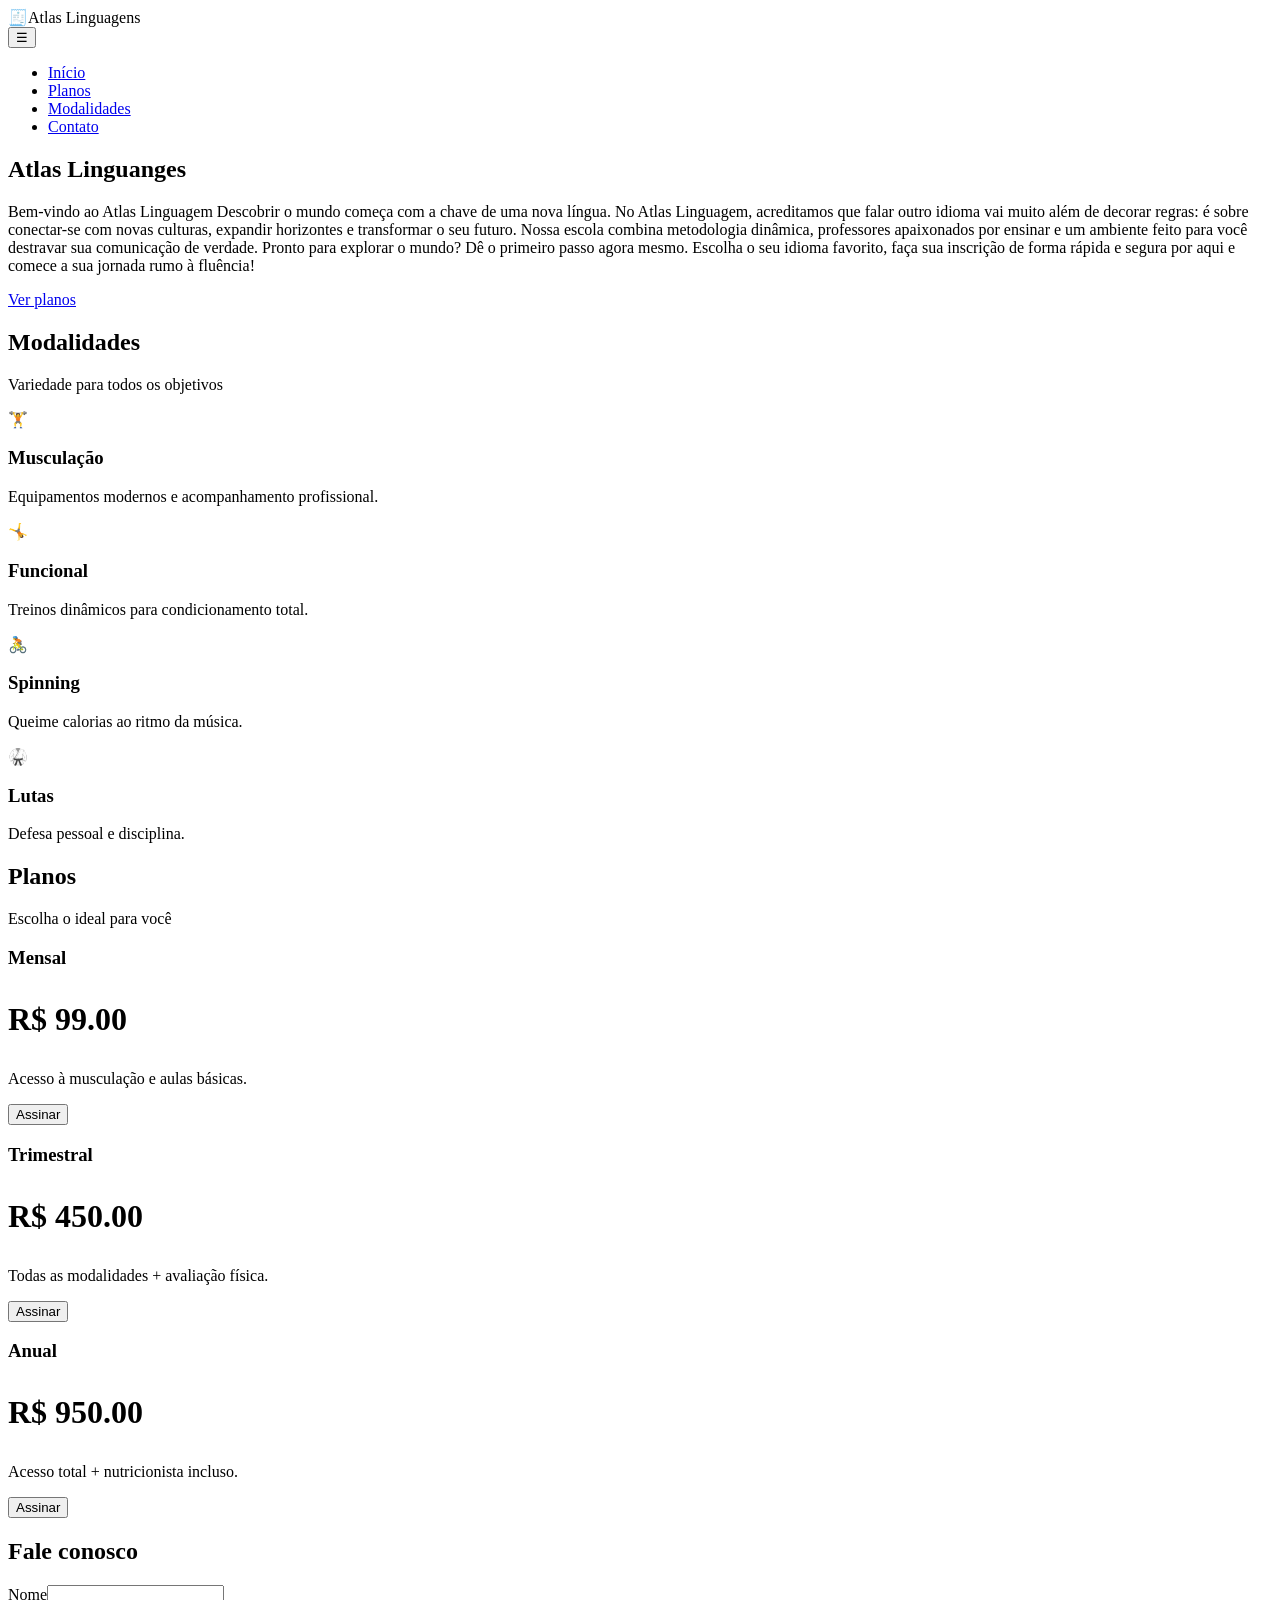
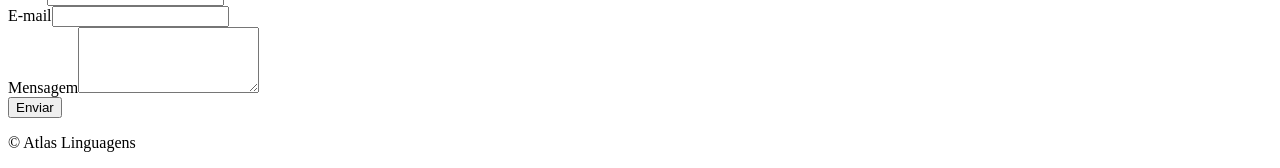
==== projetos-final-2026-2/12-escola-idiomas/index.html @ 2a197599 "icaro" ====
<!DOCTYPE html>
<!-- Polyglot - Escola de Idiomas — Landing com planos/preços -->
<html lang="pt-BR">
<head>
  <meta charset="UTF-8" />
  <meta name="viewport" content="width=device-width, initial-scale=1.0" />
  <title>Atlas Linguagens</title>
  <meta name="description" content="Cursos, níveis e matrícula online." />
  <link rel="stylesheet" href="styles.css" />
</head>
<body>
  <header class="site-header">
    <div class="nav">
      <div class="logo">🧾Atlas Linguagens</div>
      <button class="menu-toggle" aria-label="Menu">☰</button>
      <ul id="menu">
        <li><a href="#inicio">Início</a></li>
        <li><a href="#planos">Planos</a></li>
        <li><a href="#modalidades">Modalidades</a></li>
        <li><a href="#contato">Contato</a></li>
      </ul>
    </div>
  </header>

  <section class="hero" id="inicio">
    <h1>Atlas Linguanges</h1>
    <p>Bem-vindo ao Atlas Linguagem

Descobrir o mundo começa com a chave de uma nova língua. No Atlas Linguagem, acreditamos que falar outro idioma vai muito além de decorar regras: é sobre conectar-se com novas culturas, expandir horizontes e transformar o seu futuro.

Nossa escola combina metodologia dinâmica, professores apaixonados por ensinar e um ambiente feito para você destravar sua comunicação de verdade.

Pronto para explorar o mundo? Dê o primeiro passo agora mesmo. Escolha o seu idioma favorito, faça sua inscrição de forma rápida e segura por aqui e comece a sua jornada rumo à fluência!</p>
    <a href="#planos" class="btn">Ver planos</a>
  </section>

  <section id="modalidades">
    <div class="container">
      <h2>Modalidades</h2>
      <p class="subtitle">Variedade para todos os objetivos</p>
      <div class="grid">
        <article class="card"><div class="icon">🏋️</div><h3>Musculação</h3><p>Equipamentos modernos e acompanhamento profissional.</p></article>
        <article class="card"><div class="icon">🤸</div><h3>Funcional</h3><p>Treinos dinâmicos para condicionamento total.</p></article>
        <article class="card"><div class="icon">🚴</div><h3>Spinning</h3><p>Queime calorias ao ritmo da música.</p></article>
        <article class="card"><div class="icon">🥋</div><h3>Lutas</h3><p>Defesa pessoal e disciplina.</p></article>
      </div>
    </div>
  </section>

  <section id="planos" style="background:#fff;">
    <div class="container">
      <h2>Planos</h2>
      <p class="subtitle">Escolha o ideal para você</p>
      <div class="grid">
        <article class="card"><h3>Mensal</h3><p style="font-size:2rem;color:var(--primary);font-weight:800;">R$ 99.00</p><p>Acesso à musculação e aulas básicas.</p><button class="btn primary" onclick="escolherPlano('Mensal')">Assinar</button></article>
        <article class="card"><h3>Trimestral</h3><p style="font-size:2rem;color:var(--primary);font-weight:800;">R$ 450.00</p><p>Todas as modalidades + avaliação física.</p><button class="btn primary" onclick="escolherPlano('Trimestral')">Assinar</button></article>
        <article class="card"><h3>Anual</h3><p style="font-size:2rem;color:var(--primary);font-weight:800;">R$ 950.00</p><p>Acesso total + nutricionista incluso.</p><button class="btn primary" onclick="escolherPlano('Anual')">Assinar</button></article>
      </div>
    </div>
  </section>

  <section id="contato">
    <div class="container">
      <h2>Fale conosco</h2>
      <form class="contact" id="formContato" novalidate>
        <div><label for="nome">Nome</label><input id="nome" required /></div>
        <div><label for="email">E-mail</label><input id="email" type="email" required /></div>
        <div><label for="mensagem">Mensagem</label><textarea id="mensagem" rows="4" required></textarea></div>
        <button type="submit" class="btn primary">Enviar</button>
        <div class="mensagem-feedback" id="feedback"></div>
      </form>
    </div>
  </section>

  <footer>
    <p>© <span id="ano"></span> Atlas Linguagens</p>
  </footer>
  <script src="script.js"></script>
</body>
</html>
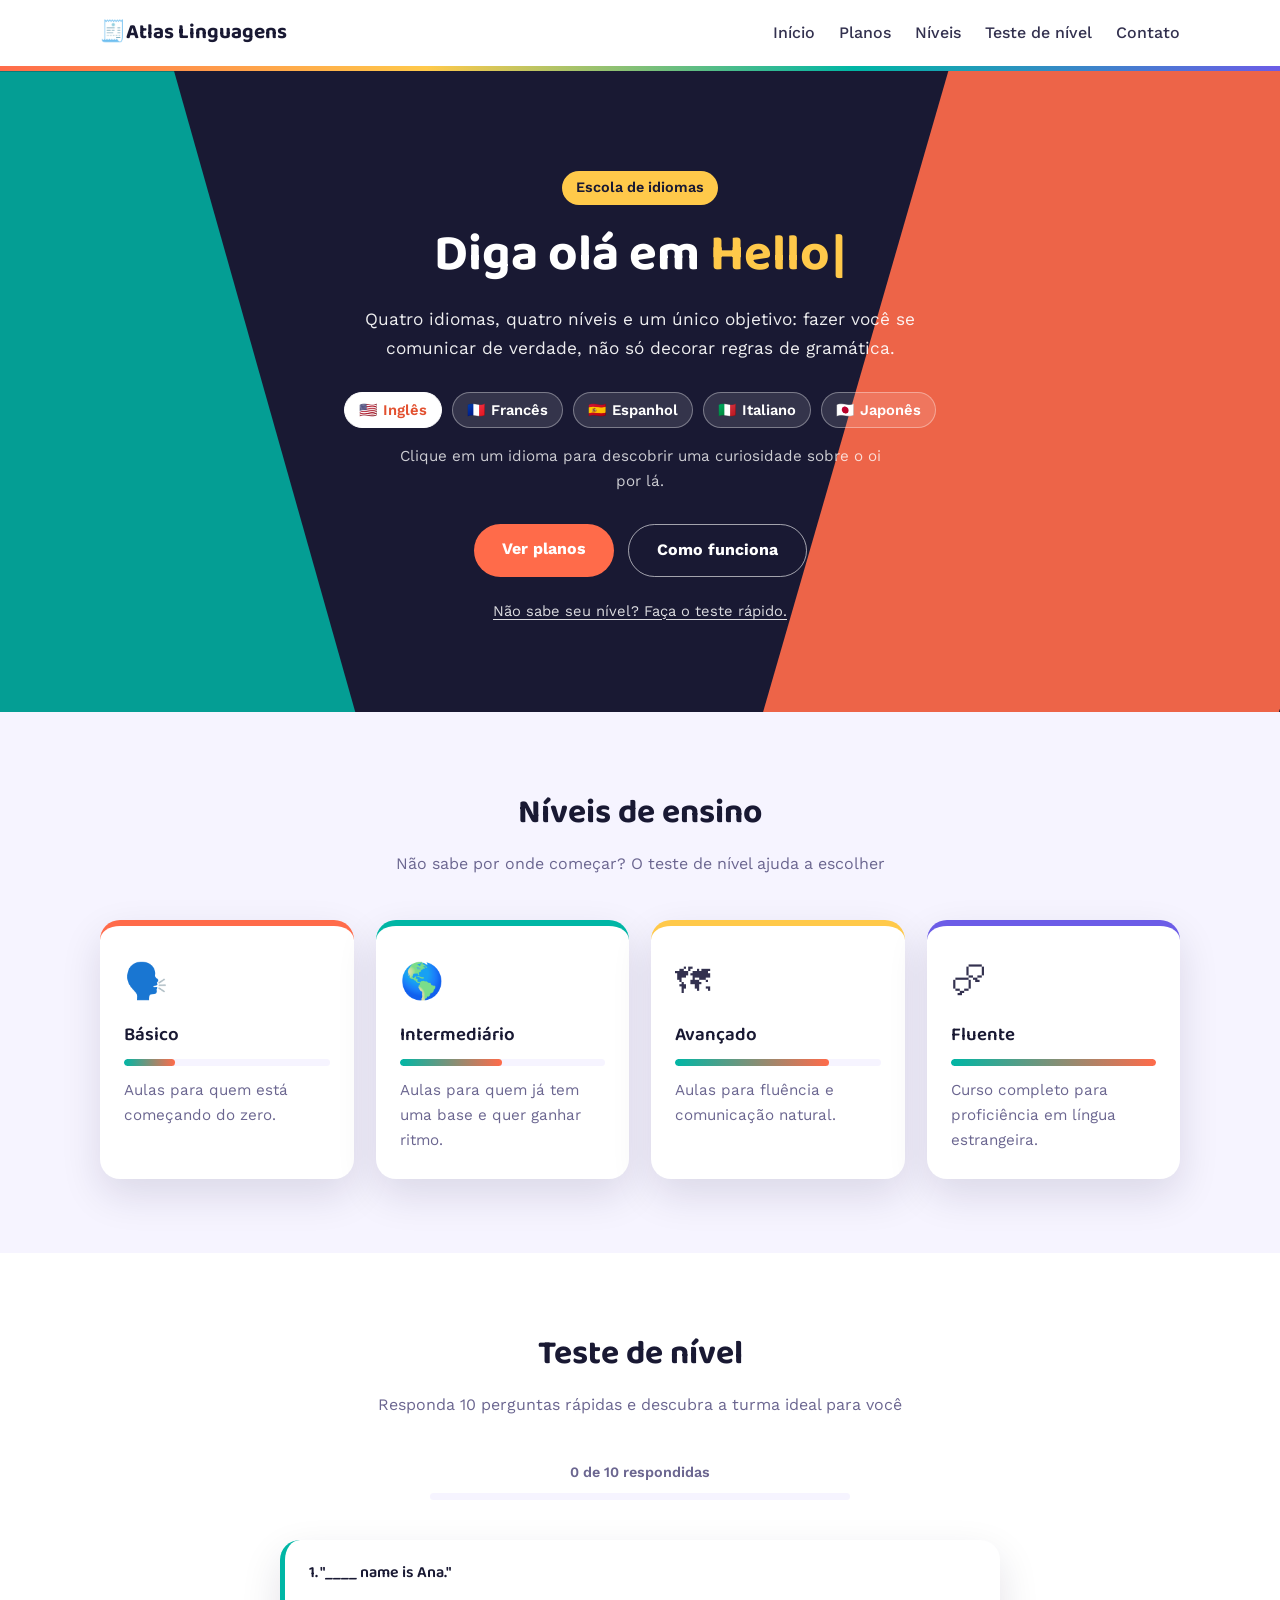
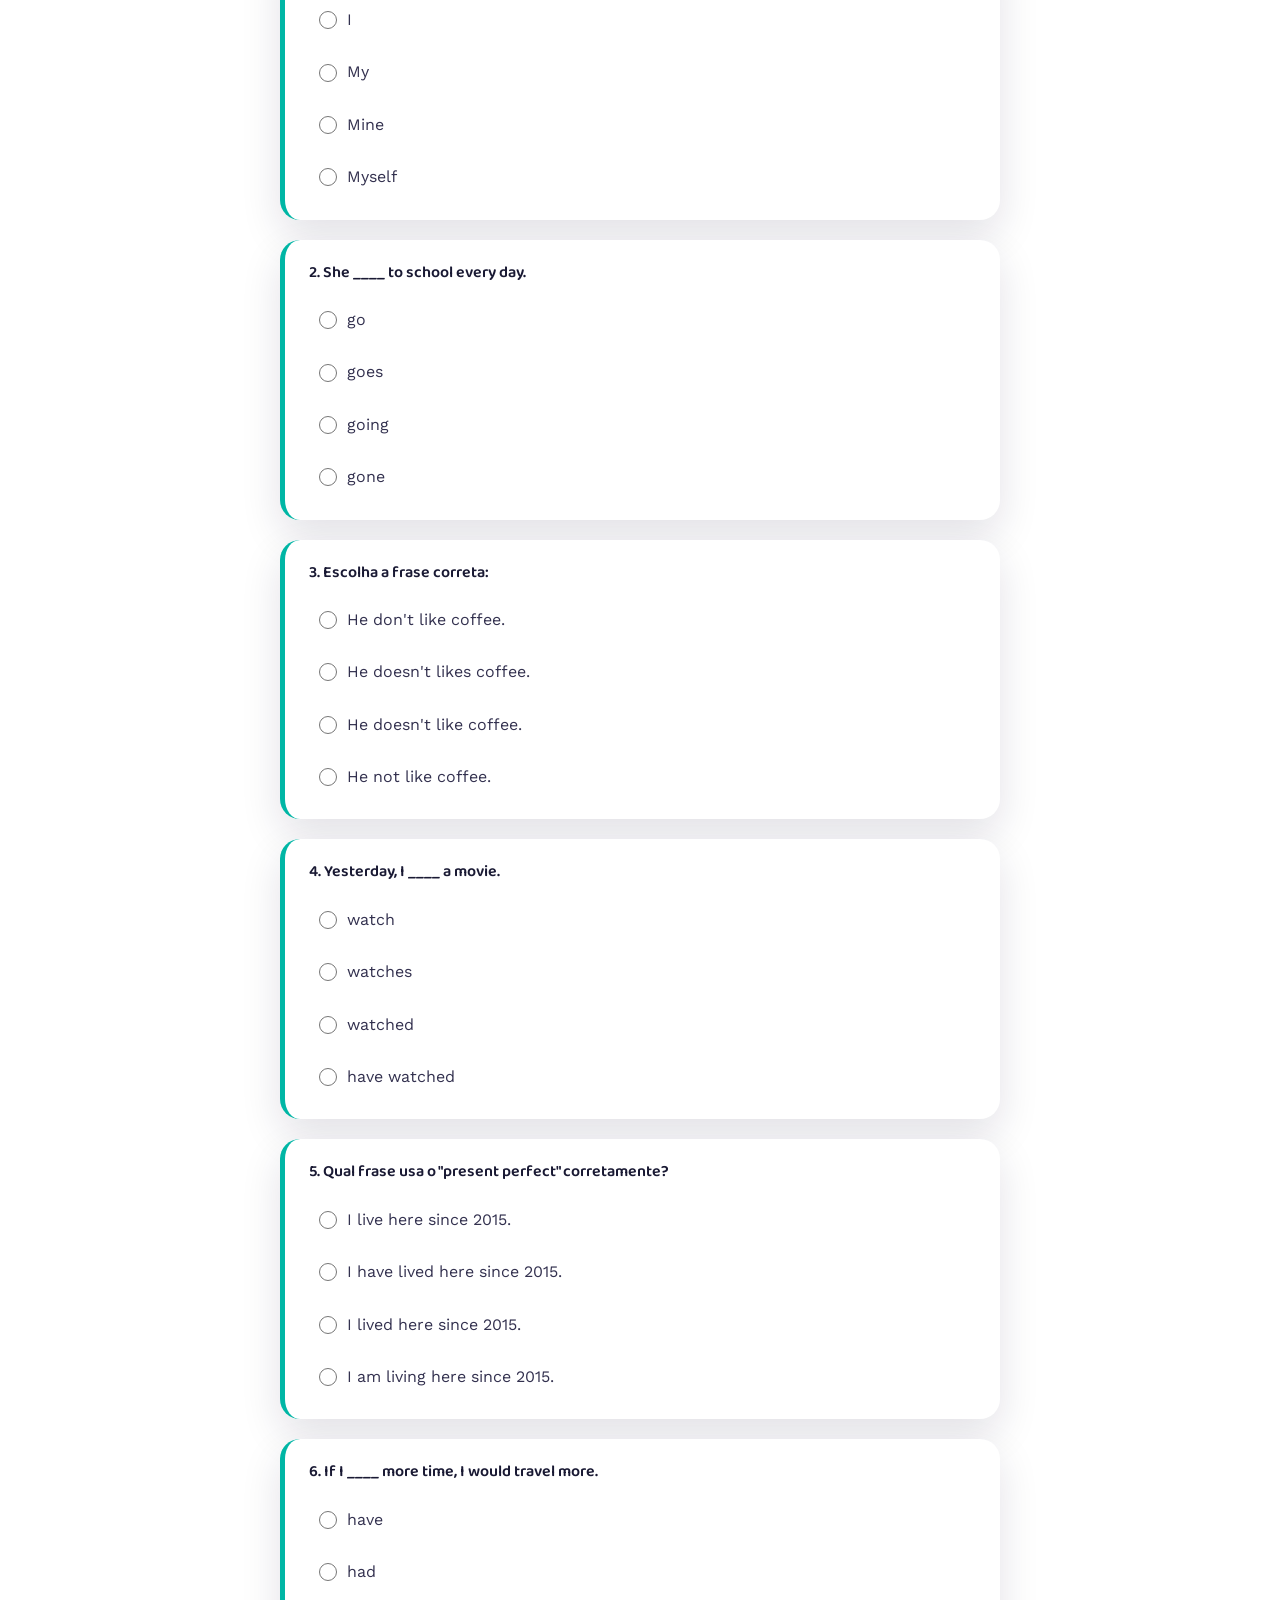
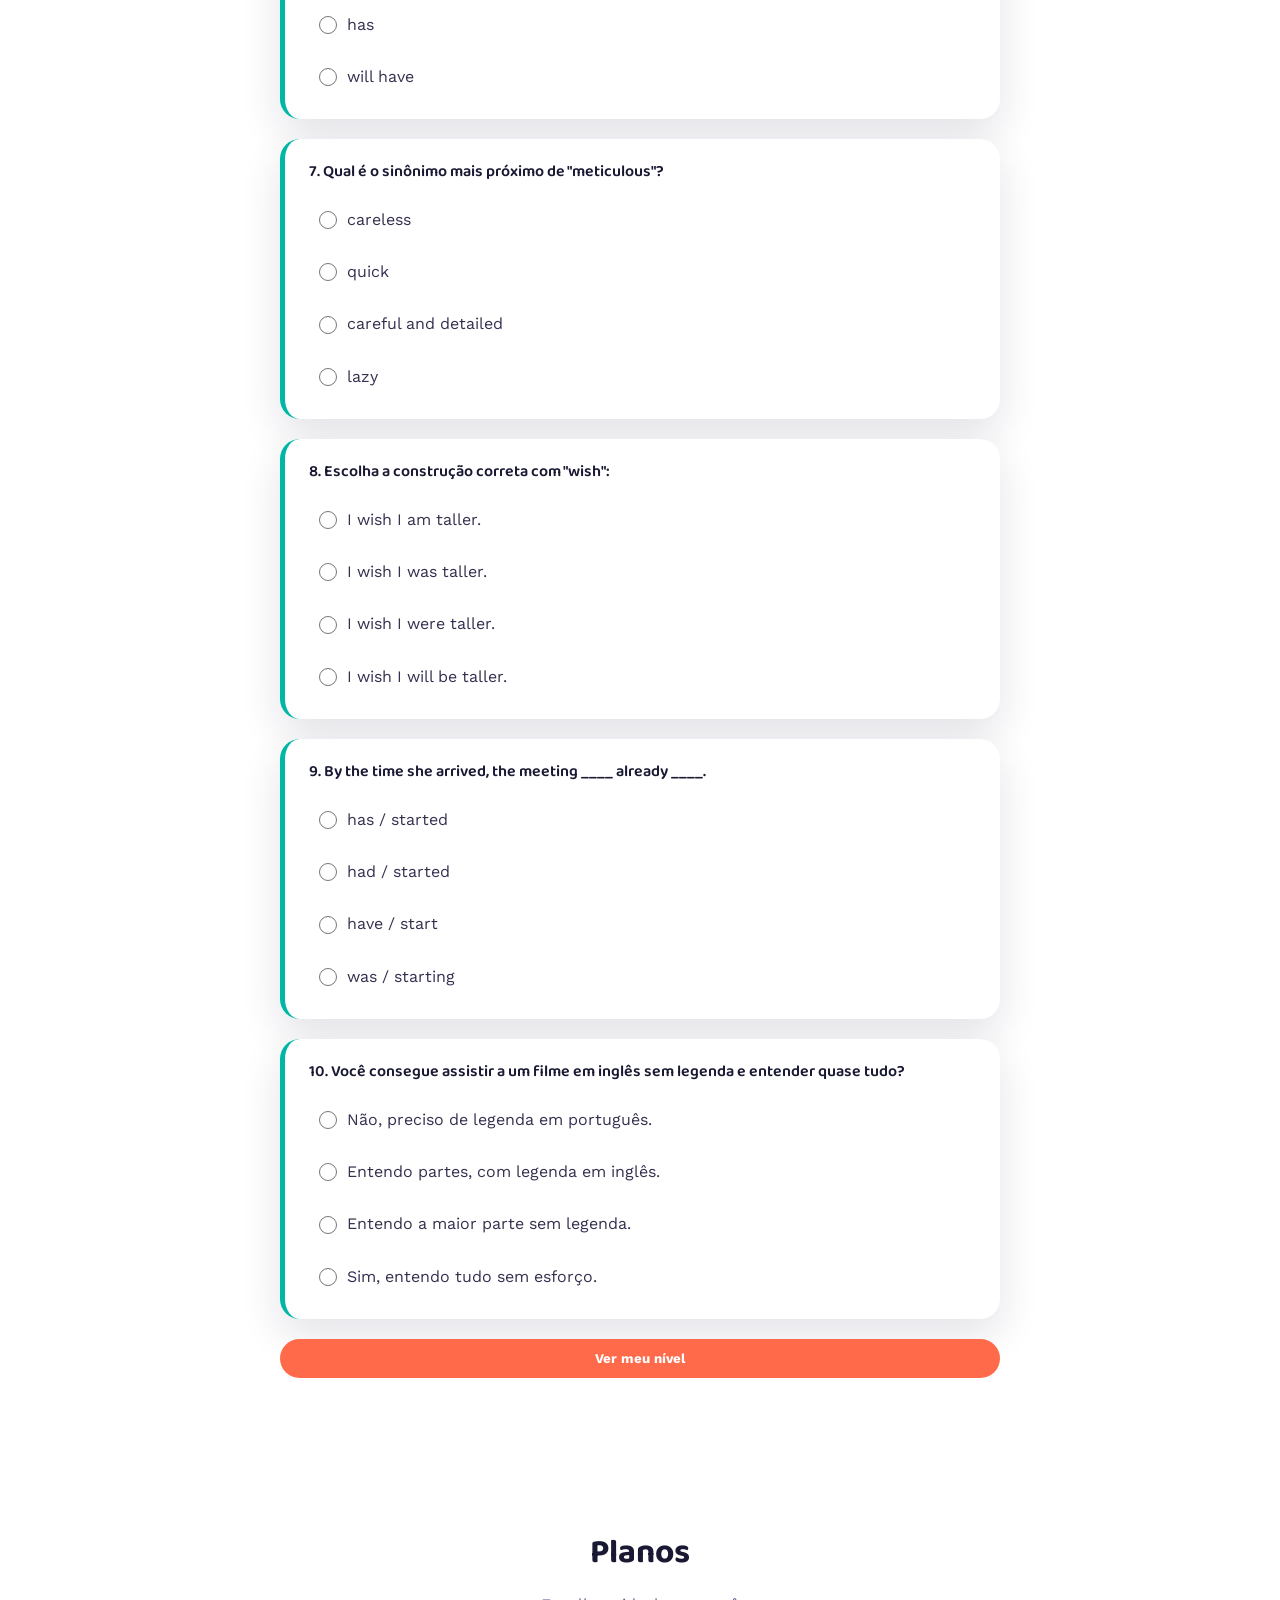
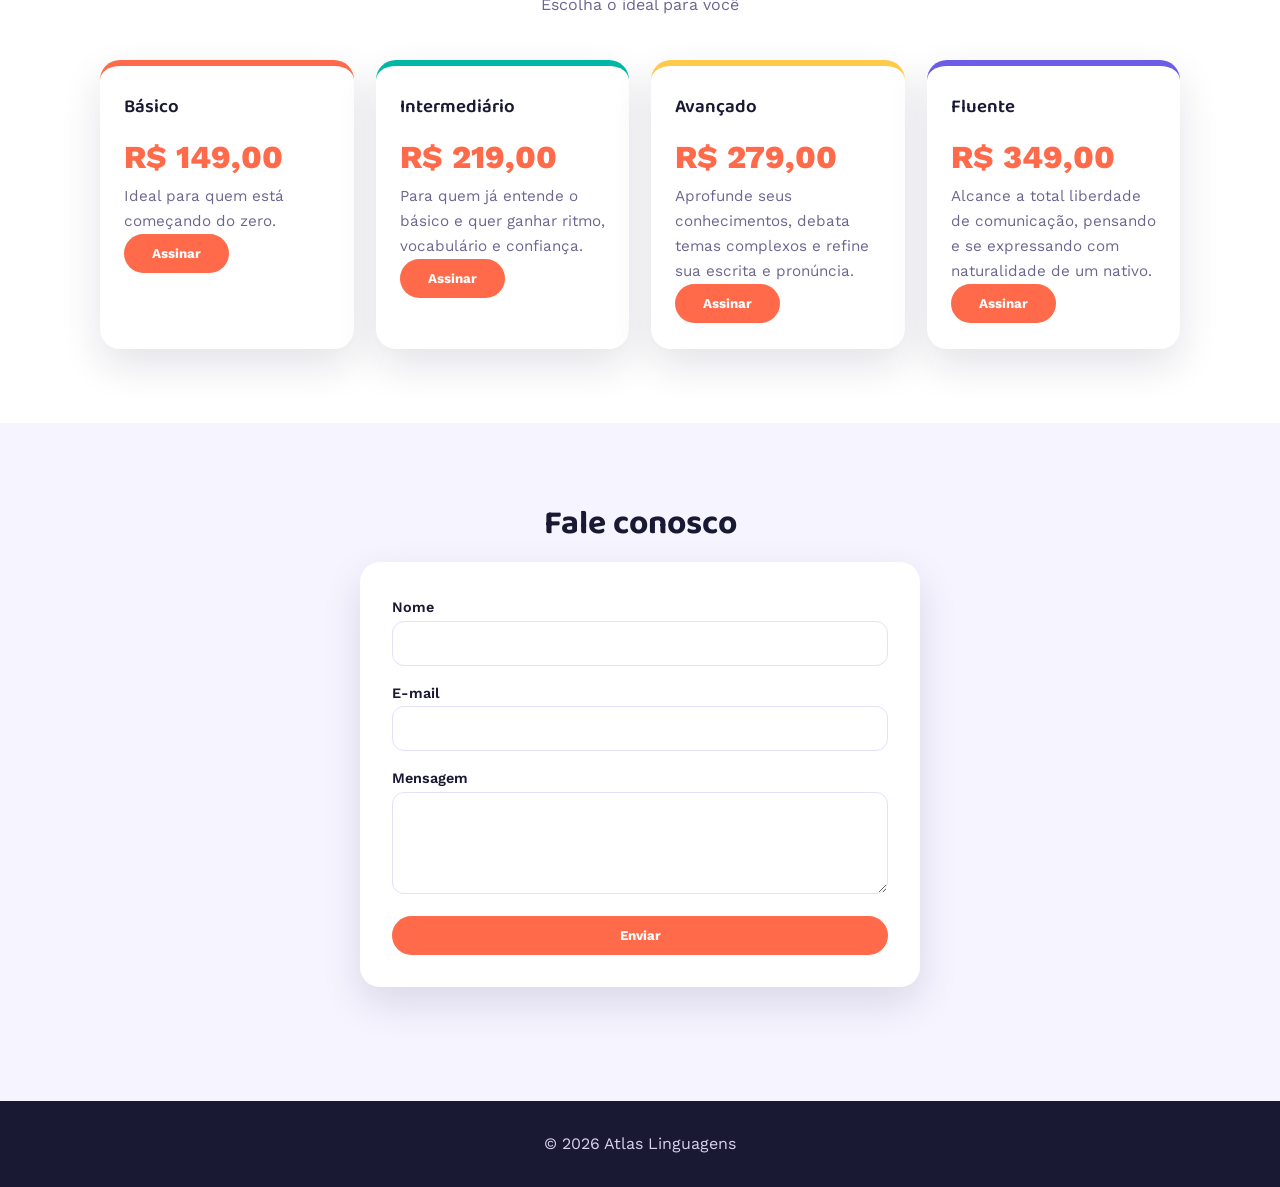
==== commit 10fb321d: "Projeto-final 2026" ====
--- a/projetos-final-2026-2/12-escola-idiomas/index.html
+++ b/projetos-final-2026-2/12-escola-idiomas/index.html
@@ -1,5 +1,5 @@
 <!DOCTYPE html>
-<!-- Polyglot - Escola de Idiomas — Landing com planos/preços -->
+<!-- Atlas Linguagens — Landing com planos/preços -->
 <html lang="pt-BR">
 <head>
   <meta charset="UTF-8" />
@@ -16,33 +16,196 @@
       <ul id="menu">
         <li><a href="#inicio">Início</a></li>
         <li><a href="#planos">Planos</a></li>
-        <li><a href="#modalidades">Modalidades</a></li>
+        <li><a href="#modalidades">Níveis</a></li>
+        <li><a href="#teste-nivel">Teste de nível</a></li>
         <li><a href="#contato">Contato</a></li>
       </ul>
     </div>
   </header>
 
   <section class="hero" id="inicio">
-    <h1>Atlas Linguanges</h1>
-    <p>Bem-vindo ao Atlas Linguagem
-
-Descobrir o mundo começa com a chave de uma nova língua. No Atlas Linguagem, acreditamos que falar outro idioma vai muito além de decorar regras: é sobre conectar-se com novas culturas, expandir horizontes e transformar o seu futuro.
-
-Nossa escola combina metodologia dinâmica, professores apaixonados por ensinar e um ambiente feito para você destravar sua comunicação de verdade.
-
-Pronto para explorar o mundo? Dê o primeiro passo agora mesmo. Escolha o seu idioma favorito, faça sua inscrição de forma rápida e segura por aqui e comece a sua jornada rumo à fluência!</p>
-    <a href="#planos" class="btn">Ver planos</a>
+    <div class="hero-bg" aria-hidden="true">
+      <span class="drift" style="--x:6%;  --delay:0s;  --dur:22s;">語</span>
+      <span class="drift" style="--x:20%; --delay:3s;  --dur:26s;">ñ</span>
+      <span class="drift" style="--x:36%; --delay:7s;  --dur:19s;">ç</span>
+      <span class="drift" style="--x:52%; --delay:1s;  --dur:24s;">の</span>
+      <span class="drift" style="--x:68%; --delay:5s;  --dur:20s;">é</span>
+      <span class="drift" style="--x:82%; --delay:9s;  --dur:23s;">ü</span>
+      <span class="drift" style="--x:14%; --delay:12s; --dur:21s;">я</span>
+      <span class="drift" style="--x:62%; --delay:14s; --dur:25s;">θ</span>
+    </div>
+
+    <div class="hero-inner">
+      <p class="hero-kicker">Escola de idiomas</p>
+      <h1>Diga olá em <span id="heroWord" class="hero-word">Hello</span><span class="cursor" aria-hidden="true">|</span></h1>
+      <p class="hero-copy">Quatro idiomas, quatro níveis e um único objetivo: fazer você se comunicar de verdade, não só decorar regras de gramática.</p>
+
+      <div class="lang-picker" role="group" aria-label="Escolher idioma para experimentar">
+        <button type="button" class="lang-chip is-active" data-word="Hello" data-fact="A palavra 'hello' só virou saudação comum depois que o telefone foi inventado.">🇺🇸 <span>Inglês</span></button>
+        <button type="button" class="lang-chip" data-word="Bonjour" data-fact="Entrar numa loja na França sem dizer 'bonjour' antes é visto como falta de educação por lá.">🇫🇷 <span>Francês</span></button>
+        <button type="button" class="lang-chip" data-word="Hola" data-fact="'Hola' tem a mesma raiz árabe de 'oxalá': a expressão 'in sha'Allah', se Deus quiser.">🇪🇸 <span>Espanhol</span></button>
+        <button type="button" class="lang-chip" data-word="Ciao" data-fact="'Ciao' nasceu do veneziano 's-ciào vostro', uma forma antiga de dizer 'ao seu dispor'.">🇮🇹 <span>Italiano</span></button>
+        <button type="button" class="lang-chip" data-word="こんにちは" data-fact="Em japonês, 'konnichiwa' nasceu como começo de uma frase maior: falava-se sobre como estava o dia de hoje.">🇯🇵 <span>Japonês</span></button>
+      </div>
+
+      <p class="hero-fact" id="heroFact">Clique em um idioma para descobrir uma curiosidade sobre o oi por lá.</p>
+
+      <div class="hero-actions">
+        <a href="#planos" class="btn">Ver planos</a>
+        <a href="#modalidades" class="btn ghost">Como funciona</a>
+      </div>
+      <a href="#teste-nivel" class="hero-quiz-link">Não sabe seu nível? Faça o teste rápido.</a>
+    </div>
   </section>
 
   <section id="modalidades">
     <div class="container">
-      <h2>Modalidades</h2>
-      <p class="subtitle">Variedade para todos os objetivos</p>
+      <h2>Níveis de ensino</h2>
+      <p class="subtitle">Não sabe por onde começar? O teste de nível ajuda a escolher</p>
       <div class="grid">
-        <article class="card"><div class="icon">🏋️</div><h3>Musculação</h3><p>Equipamentos modernos e acompanhamento profissional.</p></article>
-        <article class="card"><div class="icon">🤸</div><h3>Funcional</h3><p>Treinos dinâmicos para condicionamento total.</p></article>
-        <article class="card"><div class="icon">🚴</div><h3>Spinning</h3><p>Queime calorias ao ritmo da música.</p></article>
-        <article class="card"><div class="icon">🥋</div><h3>Lutas</h3><p>Defesa pessoal e disciplina.</p></article>
+        <article class="card" data-nivel="Básico">
+          <div class="icon">🗣️</div><h3>Básico</h3>
+          <div class="level-meter" aria-hidden="true"><span style="--fill:25%"></span></div>
+          <p>Aulas para quem está começando do zero.</p>
+        </article>
+        <article class="card" data-nivel="Intermediário">
+          <div class="icon">🌎</div><h3>Intermediário</h3>
+          <div class="level-meter" aria-hidden="true"><span style="--fill:50%"></span></div>
+          <p>Aulas para quem já tem uma base e quer ganhar ritmo.</p>
+        </article>
+        <article class="card" data-nivel="Avançado">
+          <div class="icon">🗺</div><h3>Avançado</h3>
+          <div class="level-meter" aria-hidden="true"><span style="--fill:75%"></span></div>
+          <p>Aulas para fluência e comunicação natural.</p>
+        </article>
+        <article class="card" data-nivel="Fluente">
+          <div class="icon">🗪</div><h3>Fluente</h3>
+          <div class="level-meter" aria-hidden="true"><span style="--fill:100%"></span></div>
+          <p>Curso completo para proficiência em língua estrangeira.</p>
+        </article>
+      </div>
+    </div>
+  </section>
+
+  <section id="teste-nivel">
+    <div class="container">
+      <h2>Teste de nível</h2>
+      <p class="subtitle">Responda 10 perguntas rápidas e descubra a turma ideal para você</p>
+
+      <p class="quiz-progresso" id="quizProgresso" aria-live="polite">0 de 10 respondidas</p>
+      <div class="quiz-progresso-barra" aria-hidden="true"><span id="quizProgressoFill" style="--fill:0%"></span></div>
+
+      <form id="formTeste" class="quiz" novalidate>
+
+        <div class="quiz-question" data-question="1">
+          <p class="quiz-enunciado">1. "____ name is Ana."</p>
+          <div class="quiz-opcoes">
+            <label><input type="radio" name="q1" value="1" required> I</label>
+            <label><input type="radio" name="q1" value="2"> My</label>
+            <label><input type="radio" name="q1" value="3"> Mine</label>
+            <label><input type="radio" name="q1" value="4"> Myself</label>
+          </div>
+        </div>
+
+        <div class="quiz-question" data-question="2">
+          <p class="quiz-enunciado">2. She ____ to school every day.</p>
+          <div class="quiz-opcoes">
+            <label><input type="radio" name="q2" value="1" required> go</label>
+            <label><input type="radio" name="q2" value="2"> goes</label>
+            <label><input type="radio" name="q2" value="3"> going</label>
+            <label><input type="radio" name="q2" value="4"> gone</label>
+          </div>
+        </div>
+
+        <div class="quiz-question" data-question="3">
+          <p class="quiz-enunciado">3. Escolha a frase correta:</p>
+          <div class="quiz-opcoes">
+            <label><input type="radio" name="q3" value="1" required> He don't like coffee.</label>
+            <label><input type="radio" name="q3" value="2"> He doesn't likes coffee.</label>
+            <label><input type="radio" name="q3" value="3"> He doesn't like coffee.</label>
+            <label><input type="radio" name="q3" value="4"> He not like coffee.</label>
+          </div>
+        </div>
+
+        <div class="quiz-question" data-question="4">
+          <p class="quiz-enunciado">4. Yesterday, I ____ a movie.</p>
+          <div class="quiz-opcoes">
+            <label><input type="radio" name="q4" value="1" required> watch</label>
+            <label><input type="radio" name="q4" value="2"> watches</label>
+            <label><input type="radio" name="q4" value="3"> watched</label>
+            <label><input type="radio" name="q4" value="4"> have watched</label>
+          </div>
+        </div>
+
+        <div class="quiz-question" data-question="5">
+          <p class="quiz-enunciado">5. Qual frase usa o "present perfect" corretamente?</p>
+          <div class="quiz-opcoes">
+            <label><input type="radio" name="q5" value="1" required> I live here since 2015.</label>
+            <label><input type="radio" name="q5" value="2"> I have lived here since 2015.</label>
+            <label><input type="radio" name="q5" value="3"> I lived here since 2015.</label>
+            <label><input type="radio" name="q5" value="4"> I am living here since 2015.</label>
+          </div>
+        </div>
+
+        <div class="quiz-question" data-question="6">
+          <p class="quiz-enunciado">6. If I ____ more time, I would travel more.</p>
+          <div class="quiz-opcoes">
+            <label><input type="radio" name="q6" value="1" required> have</label>
+            <label><input type="radio" name="q6" value="2"> had</label>
+            <label><input type="radio" name="q6" value="3"> has</label>
+            <label><input type="radio" name="q6" value="4"> will have</label>
+          </div>
+        </div>
+
+        <div class="quiz-question" data-question="7">
+          <p class="quiz-enunciado">7. Qual é o sinônimo mais próximo de "meticulous"?</p>
+          <div class="quiz-opcoes">
+            <label><input type="radio" name="q7" value="1" required> careless</label>
+            <label><input type="radio" name="q7" value="2"> quick</label>
+            <label><input type="radio" name="q7" value="3"> careful and detailed</label>
+            <label><input type="radio" name="q7" value="4"> lazy</label>
+          </div>
+        </div>
+
+        <div class="quiz-question" data-question="8">
+          <p class="quiz-enunciado">8. Escolha a construção correta com "wish":</p>
+          <div class="quiz-opcoes">
+            <label><input type="radio" name="q8" value="1" required> I wish I am taller.</label>
+            <label><input type="radio" name="q8" value="2"> I wish I was taller.</label>
+            <label><input type="radio" name="q8" value="3"> I wish I were taller.</label>
+            <label><input type="radio" name="q8" value="4"> I wish I will be taller.</label>
+          </div>
+        </div>
+
+        <div class="quiz-question" data-question="9">
+          <p class="quiz-enunciado">9. By the time she arrived, the meeting ____ already ____.</p>
+          <div class="quiz-opcoes">
+            <label><input type="radio" name="q9" value="1" required> has / started</label>
+            <label><input type="radio" name="q9" value="2"> had / started</label>
+            <label><input type="radio" name="q9" value="3"> have / start</label>
+            <label><input type="radio" name="q9" value="4"> was / starting</label>
+          </div>
+        </div>
+
+        <div class="quiz-question" data-question="10">
+          <p class="quiz-enunciado">10. Você consegue assistir a um filme em inglês sem legenda e entender quase tudo?</p>
+          <div class="quiz-opcoes">
+            <label><input type="radio" name="q10" value="1" required> Não, preciso de legenda em português.</label>
+            <label><input type="radio" name="q10" value="2"> Entendo partes, com legenda em inglês.</label>
+            <label><input type="radio" name="q10" value="3"> Entendo a maior parte sem legenda.</label>
+            <label><input type="radio" name="q10" value="4"> Sim, entendo tudo sem esforço.</label>
+          </div>
+        </div>
+
+        <button type="submit" class="btn primary">Ver meu nível</button>
+        <div class="quiz-erro" id="quizErro">Por favor, responda todas as perguntas antes de continuar.</div>
+      </form>
+
+      <div class="quiz-resultado" id="quizResultado" aria-live="polite">
+        <h3 id="quizNivelTitulo"></h3>
+        <p id="quizNivelDescricao"></p>
+        <a href="#planos" class="btn primary" id="quizLinkPlano">Ver turma recomendada</a>
+        <button class="btn" id="quizRefazer" type="button">Refazer teste</button>
       </div>
     </div>
   </section>
@@ -52,9 +215,10 @@
       <h2>Planos</h2>
       <p class="subtitle">Escolha o ideal para você</p>
       <div class="grid">
-        <article class="card"><h3>Mensal</h3><p style="font-size:2rem;color:var(--primary);font-weight:800;">R$ 99.00</p><p>Acesso à musculação e aulas básicas.</p><button class="btn primary" onclick="escolherPlano('Mensal')">Assinar</button></article>
-        <article class="card"><h3>Trimestral</h3><p style="font-size:2rem;color:var(--primary);font-weight:800;">R$ 450.00</p><p>Todas as modalidades + avaliação física.</p><button class="btn primary" onclick="escolherPlano('Trimestral')">Assinar</button></article>
-        <article class="card"><h3>Anual</h3><p style="font-size:2rem;color:var(--primary);font-weight:800;">R$ 950.00</p><p>Acesso total + nutricionista incluso.</p><button class="btn primary" onclick="escolherPlano('Anual')">Assinar</button></article>
+        <article class="card" data-plano="Básico"><h3>Básico</h3><p style="font-size:2rem;color:var(--primary);font-weight:800;">R$ 149,00 </p><p>Ideal para quem está começando do zero.</p><button class="btn primary" onclick="escolherPlano('Básico')">Assinar</button></article>
+        <article class="card" data-plano="Intermediário"><h3>Intermediário</h3><p style="font-size:2rem;color:var(--primary);font-weight:800;">R$ 219,00</p><p>Para quem já entende o básico e quer ganhar ritmo, vocabulário e confiança.</p><button class="btn primary" onclick="escolherPlano('Intermediário')">Assinar</button></article>
+        <article class="card" data-plano="Avançado"><h3>Avançado</h3><p style="font-size:2rem;color:var(--primary);font-weight:800;">R$ 279,00</p><p>Aprofunde seus conhecimentos, debata temas complexos e refine sua escrita e pronúncia.</p><button class="btn primary" onclick="escolherPlano('Avançado')">Assinar</button></article>
+        <article class="card" data-plano="Fluente"><h3>Fluente</h3><p style="font-size:2rem;color:var(--primary);font-weight:800;">R$ 349,00</p><p>Alcance a total liberdade de comunicação, pensando e se expressando com naturalidade de um nativo.</p><button class="btn primary" onclick="escolherPlano('Fluente')">Assinar</button></article>
       </div>
     </div>
   </section>
@@ -76,5 +240,8 @@
     <p>© <span id="ano"></span> Atlas Linguagens</p>
   </footer>
   <script src="script.js"></script>
+
+  
 </body>
 </html>
+ 
--- a/projetos-final-2026-2/12-escola-idiomas/styles.css
+++ b/projetos-final-2026-2/12-escola-idiomas/styles.css
@@ -0,0 +1,591 @@
+/* =========================================================
+   Atlas Linguagens — Escola de Idiomas
+   Folha de estilos principal — versão "moderno e colorido"
+
+   Conceito: cada nível de idioma tem uma cor de identidade
+   (coral / teal / amarelo / roxo), como carimbos de passaporte.
+   O hero usa blocos de cor angulares em vez de gradiente suave,
+   e a paleta se repete nos cards, na barra de progresso e no
+   rodapé para dar uma identidade coesa ao site inteiro.
+   ========================================================= */
+
+@import url('https://fonts.googleapis.com/css2?family=Baloo+2:wght@500;600;700;800&family=Work+Sans:wght@400;500;600;700&display=swap');
+
+:root {
+  /* Paleta - "carimbos de passaporte" */
+  --ink: #191933;
+  --text: #33314f;
+  --muted: #6b6690;
+  --bg: #f6f4ff;
+  --card: #ffffff;
+
+  --coral: #ff6b4a;
+  --coral-dark: #e2502f;
+  --teal: #00b6a5;
+  --yellow: #ffc94a;
+  --purple: #6c5ce7;
+
+  --primary: var(--coral);
+  --accent: var(--purple);
+  --muted-accent: var(--teal);
+
+  --radius: 20px;
+  --radius-sm: 12px;
+  --shadow: 0 16px 40px rgba(25, 20, 60, 0.12);
+  --container: 1120px;
+
+  --font-display: 'Baloo 2', 'Segoe UI', sans-serif;
+  --font-body: 'Work Sans', system-ui, -apple-system, sans-serif;
+}
+
+* { box-sizing: border-box; margin: 0; padding: 0; }
+
+html { scroll-behavior: smooth; }
+
+body {
+  font-family: var(--font-body);
+  background: var(--bg);
+  color: var(--text);
+  line-height: 1.65;
+}
+
+img { max-width: 100%; display: block; }
+
+.container {
+  max-width: var(--container);
+  margin: 0 auto;
+  padding: 0 20px;
+}
+
+/* ---------- HEADER / NAV ---------- */
+header.site-header {
+  background: #fff;
+  position: sticky;
+  top: 0;
+  z-index: 50;
+  border-bottom: 5px solid transparent;
+  border-image: linear-gradient(90deg, var(--coral), var(--yellow), var(--teal), var(--purple)) 1;
+}
+.nav {
+  display: flex;
+  align-items: center;
+  justify-content: space-between;
+  padding: 16px 20px;
+  max-width: var(--container);
+  margin: 0 auto;
+}
+.nav .logo {
+  font-family: var(--font-display);
+  font-weight: 700;
+  font-size: 1.3rem;
+  color: var(--ink);
+}
+.nav ul { display: flex; gap: 24px; list-style: none; }
+.nav a {
+  color: var(--text);
+  text-decoration: none;
+  font-weight: 500;
+  position: relative;
+  padding-bottom: 3px;
+}
+.nav a::after {
+  content: '';
+  position: absolute;
+  left: 0; right: 100%;
+  bottom: 0;
+  height: 2px;
+  background: var(--coral);
+  transition: right .2s ease;
+}
+.nav a:hover::after { right: 0; }
+
+.menu-toggle {
+  display: none;
+  background: transparent;
+  border: 0;
+  color: var(--ink);
+  font-size: 1.6rem;
+  cursor: pointer;
+}
+
+/* ---------- HERO ---------- */
+.hero {
+  position: relative;
+  overflow: hidden;
+  background: var(--ink);
+  color: #fff;
+  padding: 100px 20px 88px;
+  text-align: center;
+}
+
+/* Blocos de cor angulares — um único momento de identidade visual,
+   fixo, no lugar de um gradiente animado */
+.hero::before,
+.hero::after {
+  content: '';
+  position: absolute;
+  pointer-events: none;
+}
+.hero::before {
+  top: -25%;
+  right: -18%;
+  width: 62%;
+  height: 150%;
+  background: var(--coral);
+  clip-path: polygon(35% 0, 100% 0, 65% 100%, 0% 100%);
+  opacity: .92;
+}
+.hero::after {
+  bottom: -30%;
+  left: -14%;
+  width: 46%;
+  height: 130%;
+  background: var(--teal);
+  clip-path: polygon(0 0, 60% 0, 100% 100%, 0% 100%);
+  opacity: .85;
+}
+
+/* Glifos de vários idiomas subindo lentamente ao fundo */
+.hero-bg {
+  position: absolute;
+  inset: 0;
+  overflow: hidden;
+  pointer-events: none;
+  z-index: 1;
+}
+.hero-bg .drift {
+  position: absolute;
+  left: var(--x);
+  bottom: -10%;
+  font-size: 2.4rem;
+  font-weight: 700;
+  font-family: var(--font-display);
+  color: rgba(255, 255, 255, 0.18);
+  animation: driftUp var(--dur) linear var(--delay) infinite;
+}
+@keyframes driftUp {
+  0%   { transform: translateY(0) rotate(0deg); opacity: 0; }
+  10%  { opacity: 1; }
+  90%  { opacity: 1; }
+  100% { transform: translateY(-620px) rotate(10deg); opacity: 0; }
+}
+
+.hero-inner {
+  position: relative;
+  z-index: 2;
+  max-width: 680px;
+  margin: 0 auto;
+}
+
+.hero-kicker {
+  display: inline-block;
+  font-size: .9rem;
+  font-weight: 600;
+  color: var(--ink);
+  background: var(--yellow);
+  padding: 5px 14px;
+  border-radius: 999px;
+  margin-bottom: 18px;
+}
+
+.hero h1 {
+  font-family: var(--font-display);
+  font-weight: 700;
+  font-size: clamp(2rem, 4.6vw, 3.2rem);
+  margin-bottom: 18px;
+  line-height: 1.25;
+}
+.hero-word {
+  display: inline-block;
+  min-width: 1ch;
+  color: var(--yellow);
+}
+.cursor {
+  display: inline-block;
+  margin-left: 2px;
+  color: var(--yellow);
+  animation: blink 1s step-start infinite;
+}
+@keyframes blink { 50% { opacity: 0; } }
+
+.hero-copy {
+  font-size: 1.08rem;
+  max-width: 560px;
+  margin: 0 auto 30px;
+  opacity: .92;
+}
+
+/* Chips de idioma clicáveis */
+.lang-picker {
+  display: flex;
+  flex-wrap: wrap;
+  justify-content: center;
+  gap: 10px;
+  margin-bottom: 16px;
+}
+.lang-chip {
+  display: inline-flex;
+  align-items: center;
+  gap: 6px;
+  background: rgba(255, 255, 255, .12);
+  border: 1px solid rgba(255, 255, 255, .35);
+  color: #fff;
+  padding: 8px 14px;
+  border-radius: 999px;
+  font-family: var(--font-body);
+  font-weight: 500;
+  font-size: .92rem;
+  cursor: pointer;
+  transition: background .2s, transform .15s, border-color .2s;
+}
+.lang-chip:hover { background: rgba(255, 255, 255, .22); transform: translateY(-1px); }
+.lang-chip:focus-visible {
+  outline: 2px solid var(--yellow);
+  outline-offset: 2px;
+}
+.lang-chip.is-active {
+  background: #fff;
+  color: var(--coral-dark);
+  border-color: #fff;
+  font-weight: 700;
+}
+.lang-chip span { font-weight: 600; }
+
+.hero-fact {
+  min-height: 44px;
+  font-size: .95rem;
+  max-width: 500px;
+  margin: 0 auto 30px;
+  opacity: .78;
+  transition: opacity .25s;
+}
+.hero-fact.is-shown { opacity: 1; }
+
+.hero-actions {
+  display: flex;
+  justify-content: center;
+  gap: 14px;
+  flex-wrap: wrap;
+}
+
+.hero-quiz-link {
+  display: inline-block;
+  margin-top: 22px;
+  color: rgba(255, 255, 255, .85);
+  font-size: .92rem;
+  text-decoration: underline;
+  text-underline-offset: 3px;
+}
+.hero-quiz-link:hover { color: #fff; }
+
+@media (prefers-reduced-motion: reduce) {
+  .hero-bg .drift,
+  .cursor {
+    animation: none !important;
+  }
+}
+
+@media (max-width: 480px) {
+  .hero-bg .drift { font-size: 1.8rem; }
+  .hero { padding: 76px 16px 64px; }
+  .hero::before, .hero::after { opacity: .6; }
+}
+
+/* botão reutilizável */
+.btn {
+  display: inline-block;
+  background: var(--coral);
+  color: #fff;
+  padding: 12px 28px;
+  border-radius: 999px;
+  text-decoration: none;
+  font-weight: 700;
+  font-family: var(--font-body);
+  border: 0;
+  cursor: pointer;
+  transition: transform .15s ease, box-shadow .15s ease, background .15s ease;
+}
+.btn:hover { transform: translateY(-2px); box-shadow: var(--shadow); }
+.btn.primary { background: var(--coral); color: #fff; }
+.btn.ghost {
+  background: transparent;
+  color: #fff;
+  border: 1px solid rgba(255, 255, 255, .6);
+}
+.btn.ghost:hover { background: rgba(255, 255, 255, .14); }
+
+/* fora do hero, o botão ghost precisa de contraste escuro */
+section:not(.hero) .btn.ghost {
+  color: var(--ink);
+  border-color: rgba(25, 25, 51, .3);
+}
+section:not(.hero) .btn.ghost:hover { background: rgba(25, 25, 51, .06); }
+
+/* ---------- SEÇÕES ---------- */
+section { padding: 74px 0; }
+section h2 {
+  font-family: var(--font-display);
+  font-weight: 700;
+  text-align: center;
+  font-size: 2.1rem;
+  margin-bottom: 10px;
+  color: var(--ink);
+}
+section .subtitle {
+  text-align: center;
+  color: var(--muted);
+  margin-bottom: 42px;
+}
+
+/* Grid de cards reutilizável — cada card carrega a cor do seu
+   nível/plano na borda superior, na mesma ordem em ambas seções */
+.grid {
+  display: grid;
+  grid-template-columns: repeat(auto-fit, minmax(240px, 1fr));
+  gap: 22px;
+}
+.card {
+  background: var(--card);
+  border-radius: var(--radius);
+  padding: 26px 24px;
+  box-shadow: var(--shadow);
+  border-top: 6px solid var(--coral);
+  transition: transform .2s, box-shadow .2s;
+  opacity: 0;
+  transform: translateY(24px);
+}
+.card.visible {
+  opacity: 1;
+  transform: translateY(0);
+  transition: opacity .5s ease, transform .5s ease, box-shadow .2s;
+}
+.card:hover { transform: translateY(-6px); }
+.card.visible:hover { transform: translateY(-6px); }
+
+.grid .card:nth-child(1) { border-top-color: var(--coral); }
+.grid .card:nth-child(2) { border-top-color: var(--teal); }
+.grid .card:nth-child(3) { border-top-color: var(--yellow); }
+.grid .card:nth-child(4) { border-top-color: var(--purple); }
+
+.card .icon { font-size: 2.2rem; margin-bottom: 10px; }
+.card h3 { font-family: var(--font-display); font-weight: 600; color: var(--ink); margin-bottom: 8px; }
+.card p { color: var(--muted); font-size: .95rem; }
+
+@media (prefers-reduced-motion: reduce) {
+  .card { opacity: 1; transform: none; transition: none; }
+}
+
+/* Medidor de progressão nos cards de níveis */
+.level-meter {
+  height: 7px;
+  background: var(--bg);
+  border-radius: 999px;
+  overflow: hidden;
+  margin-bottom: 12px;
+}
+.level-meter span {
+  display: block;
+  height: 100%;
+  width: var(--fill, 0%);
+  background: linear-gradient(90deg, var(--teal), var(--coral));
+  border-radius: 999px;
+}
+
+/* Card apontado pelo teste de nível como recomendado */
+.card.card-recomendado {
+  border: 2px solid var(--ink);
+  border-top: 6px solid var(--ink);
+  transform: translateY(-6px);
+  position: relative;
+}
+.card.card-recomendado::before {
+  content: "Recomendado para você";
+  position: absolute;
+  top: -14px;
+  left: 50%;
+  transform: translateX(-50%) rotate(-2deg);
+  background: var(--yellow);
+  color: var(--ink);
+  font-family: var(--font-display);
+  font-size: .78rem;
+  font-weight: 700;
+  padding: 5px 14px;
+  border-radius: 999px;
+  white-space: nowrap;
+  box-shadow: 0 6px 14px rgba(25, 25, 51, .18);
+}
+
+/* ---------- FORMULÁRIO ---------- */
+form.contact {
+  max-width: 560px;
+  margin: 0 auto;
+  background: var(--card);
+  padding: 32px;
+  border-radius: var(--radius);
+  box-shadow: var(--shadow);
+  display: grid;
+  gap: 14px;
+}
+form.contact label { font-weight: 600; font-size: .9rem; color: var(--ink); }
+form.contact input,
+form.contact select,
+form.contact textarea {
+  width: 100%;
+  padding: 12px 14px;
+  border: 1px solid #e4dffa;
+  border-radius: var(--radius-sm);
+  font-family: inherit;
+  font-size: 1rem;
+  transition: border-color .2s, box-shadow .2s;
+}
+form.contact input:focus,
+form.contact textarea:focus,
+form.contact select:focus {
+  outline: none;
+  border-color: var(--purple);
+  box-shadow: 0 0 0 3px color-mix(in srgb, var(--purple) 18%, transparent);
+}
+
+.mensagem-feedback {
+  margin-top: 14px;
+  padding: 12px;
+  border-radius: var(--radius-sm);
+  background: #e3faf3;
+  color: #0b6e57;
+  text-align: center;
+  display: none;
+}
+.mensagem-feedback.erro { background: #fff0ec; color: #a3341b; }
+
+/* ---------- TESTE DE NÍVEL ---------- */
+#teste-nivel { background: #fff; }
+
+.quiz-progresso {
+  text-align: center;
+  font-size: .9rem;
+  font-weight: 600;
+  color: var(--muted);
+  margin-bottom: 8px;
+}
+.quiz-progresso-barra {
+  max-width: 420px;
+  height: 7px;
+  margin: 0 auto 40px;
+  background: var(--bg);
+  border-radius: 999px;
+  overflow: hidden;
+}
+.quiz-progresso-barra span {
+  display: block;
+  height: 100%;
+  width: var(--fill, 0%);
+  background: linear-gradient(90deg, var(--purple), var(--coral));
+  border-radius: 999px;
+  transition: width .25s ease;
+}
+
+form.quiz {
+  max-width: 720px;
+  margin: 0 auto;
+  display: grid;
+  gap: 20px;
+}
+
+.quiz-question {
+  background: var(--card);
+  border-radius: var(--radius);
+  padding: 20px 24px;
+  box-shadow: var(--shadow);
+  border-left: 5px solid var(--teal);
+}
+
+.quiz-enunciado {
+  font-family: var(--font-display);
+  font-weight: 600;
+  margin-bottom: 12px;
+  color: var(--ink);
+}
+
+.quiz-opcoes {
+  display: grid;
+  gap: 8px;
+}
+
+.quiz-opcoes label {
+  display: flex;
+  align-items: center;
+  gap: 10px;
+  padding: 9px 10px;
+  border-radius: var(--radius-sm);
+  cursor: pointer;
+  transition: background .15s;
+}
+.quiz-opcoes label:hover { background: var(--bg); }
+.quiz-opcoes label.is-selected {
+  background: color-mix(in srgb, var(--coral) 12%, transparent);
+  font-weight: 600;
+}
+
+.quiz-opcoes input[type="radio"] {
+  accent-color: var(--coral);
+  width: 18px;
+  height: 18px;
+  flex-shrink: 0;
+}
+
+.quiz-erro {
+  display: none;
+  background: #fff0ec;
+  color: #a3341b;
+  padding: 12px;
+  border-radius: var(--radius-sm);
+  text-align: center;
+  font-weight: 600;
+}
+
+.quiz-resultado {
+  display: none;
+  max-width: 560px;
+  margin: 30px auto 0;
+  background: var(--card);
+  border-radius: var(--radius);
+  box-shadow: var(--shadow);
+  padding: 32px;
+  text-align: center;
+  border-top: 6px solid var(--purple);
+}
+.quiz-resultado h3 {
+  font-family: var(--font-display);
+  color: var(--ink);
+  margin-bottom: 10px;
+  font-size: 1.5rem;
+}
+.quiz-resultado p { color: var(--muted); margin-bottom: 20px; }
+.quiz-resultado .btn { margin: 6px; }
+
+/* ---------- FOOTER ---------- */
+footer {
+  background: var(--ink);
+  color: #d7d3ee;
+  text-align: center;
+  padding: 30px 20px;
+  margin-top: 40px;
+}
+footer a { color: var(--yellow); text-decoration: none; }
+footer a:hover { text-decoration: underline; }
+
+/* ---------- RESPONSIVO ---------- */
+@media (max-width: 720px) {
+  .nav ul {
+    display: none;
+    position: absolute;
+    top: 60px; left: 0; right: 0;
+    flex-direction: column;
+    background: #fff;
+    padding: 14px 20px;
+    gap: 12px;
+    box-shadow: var(--shadow);
+  }
+  .nav ul.open { display: flex; }
+  .menu-toggle { display: block; }
+}
